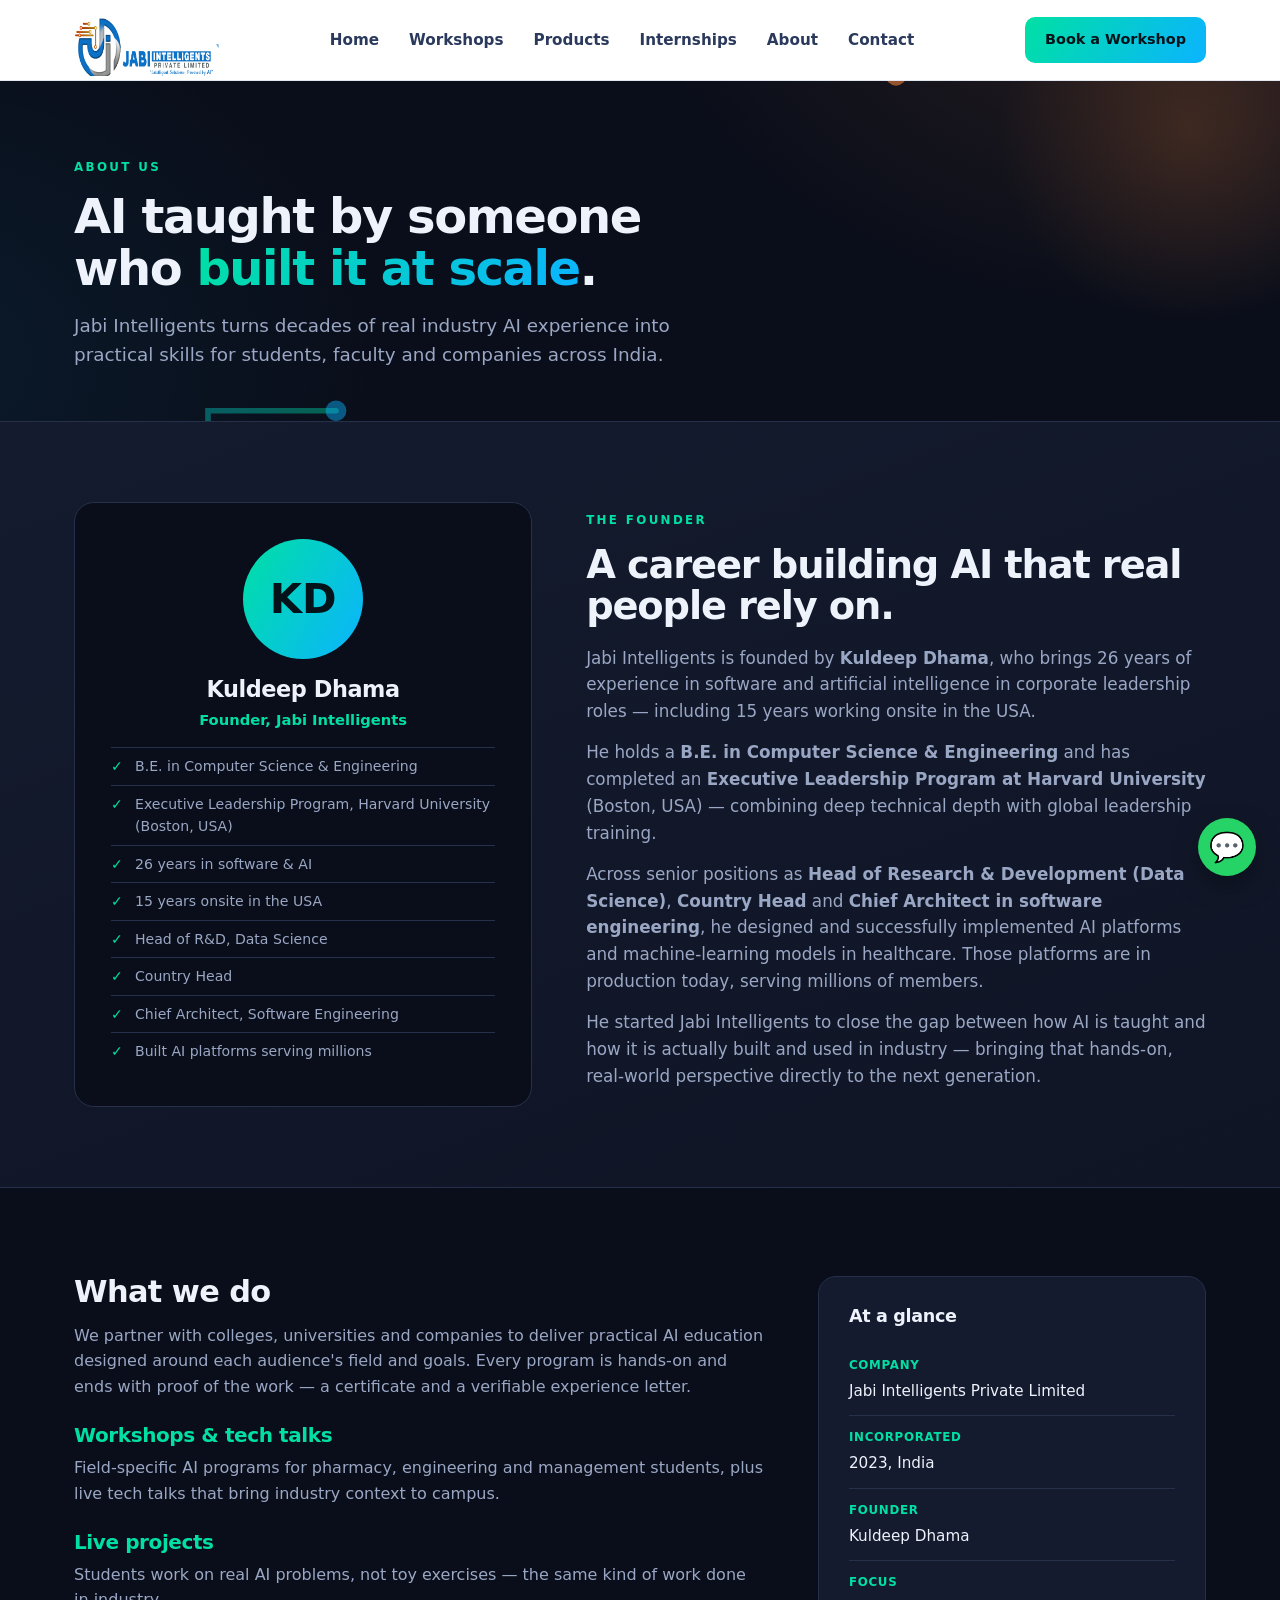
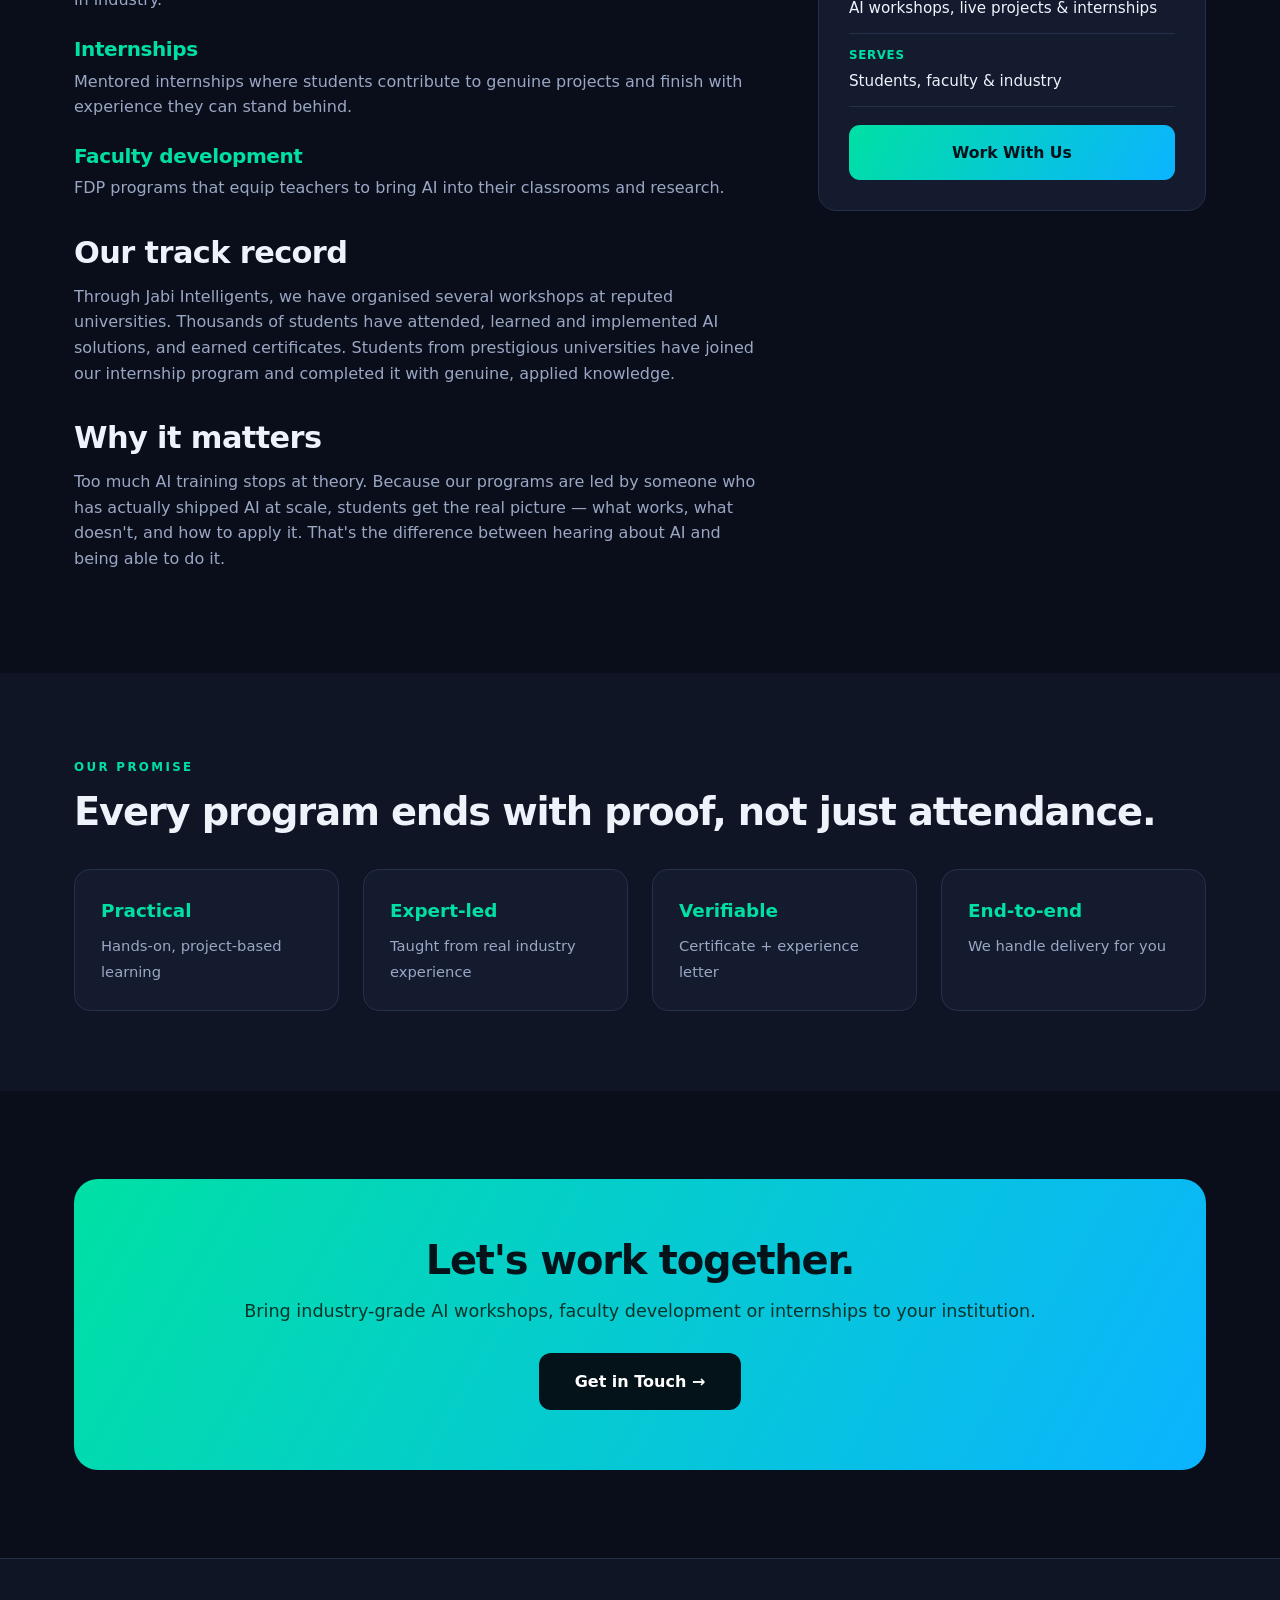
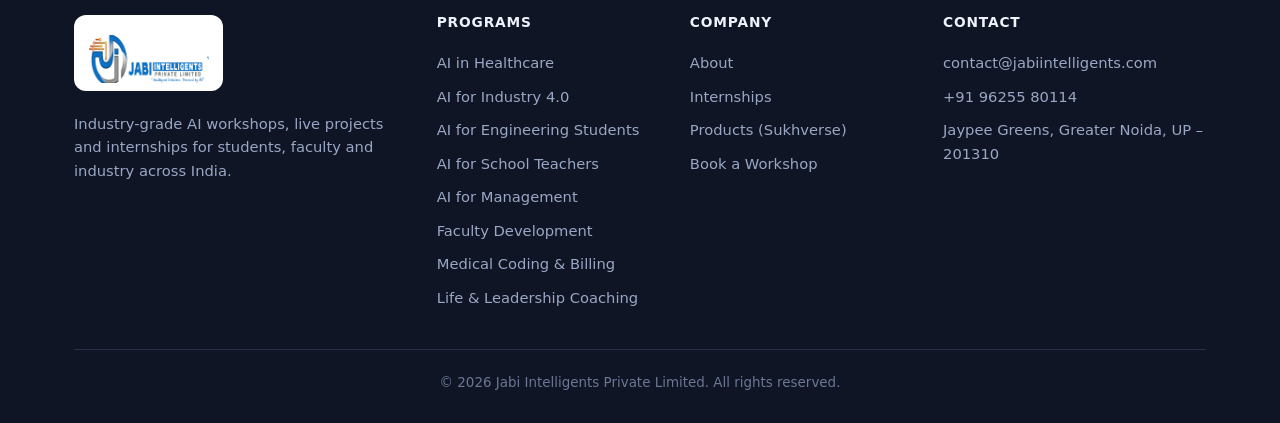
==== about.html @ 757ea363 "Update office address to Jaypee Greens, Greater Noida; add favicon to all pages" ====
<!DOCTYPE html>
<html lang="en">
<head>
<meta charset="UTF-8">
<meta name="viewport" content="width=device-width, initial-scale=1">
<title>About Jabi Intelligents | Founded by an AI Industry Veteran</title>
<meta name="description" content="Jabi Intelligents is founded by Kuldeep Dhama, with 26 years in software and AI leadership and 15 years onsite in the USA, having built healthcare AI platforms serving millions. We deliver hands-on AI workshops and internships across reputed universities.">
<meta name="author" content="Jabi Intelligents Private Limited">
<meta name="keywords" content="Jabi Intelligents, AI training company, Kuldeep Dhama, AI workshops India, about Jabi Intelligents">
<meta name="robots" content="index, follow">
<meta name="geo.region" content="IN-UP">
<meta name="geo.placename" content="Greater Noida">
<link rel="canonical" href="https://jabiintelligents.com/about.html">
<meta property="og:url" content="https://jabiintelligents.com/about.html">
<meta property="og:image" content="https://jabiintelligents.com/jabiLogo.png">
<meta property="og:site_name" content="Jabi Intelligents">
<meta name="twitter:card" content="summary_large_image">
<link rel="icon" type="image/png" href="jabiIcon.png">
<link rel="stylesheet" href="style.css">
</head>
<body>

<header>
  <div class="wrap">
    <nav>
      <a class="logo" href="index.html"><img class="nav-logo-img" src="jabiLogo.png" alt="Jabi Intelligents Private Limited"></a>
      <div class="navlinks">
        <a href="index.html">Home</a>
        <a href="programs.html">Workshops</a>
        <a href="index.html#products">Products</a>
        <a href="internship.html">Internships</a>
        <a href="about.html">About</a>
        <a href="contact.html">Contact</a>
      </div>
      <a class="nav-cta" href="contact.html">Book a Workshop</a>
      <button class="menu-btn" aria-label="Menu" onclick="this.closest('nav').querySelector('.navlinks').classList.toggle('open')">&#9776;</button>
    </nav>
  </div>
</header>

<section class="page-hero">
  <div class="wrap">
    <span class="eyebrow">About Us</span>
    <h1>AI taught by someone who <span class="grad-text">built it at scale</span>.</h1>
    <p>Jabi Intelligents turns decades of real industry AI experience into practical skills for students, faculty and companies across India.</p>
  </div>
</section>

<section class="founder" style="border-top:0">
  <div class="wrap">
    <div class="founder-card">
      <div class="founder-avatar">KD</div>
      <h3>Kuldeep Dhama</h3>
      <div class="role">Founder, Jabi Intelligents</div>
      <ul class="creds">
        <li>B.E. in Computer Science &amp; Engineering</li>
        <li>Executive Leadership Program, Harvard University (Boston, USA)</li>
        <li>26 years in software &amp; AI</li>
        <li>15 years onsite in the USA</li>
        <li>Head of R&amp;D, Data Science</li>
        <li>Country Head</li>
        <li>Chief Architect, Software Engineering</li>
        <li>Built AI platforms serving millions</li>
      </ul>
    </div>
    <div>
      <span class="eyebrow">The Founder</span>
      <h2>A career building AI that real people rely on.</h2>
      <p>Jabi Intelligents is founded by <strong>Kuldeep Dhama</strong>, who brings 26 years of experience in software and artificial intelligence in corporate leadership roles &mdash; including 15 years working onsite in the USA.</p>
      <p>He holds a <strong>B.E. in Computer Science &amp; Engineering</strong> and has completed an <strong>Executive Leadership Program at Harvard University</strong> (Boston, USA) &mdash; combining deep technical depth with global leadership training.</p>
      <p>Across senior positions as <strong>Head of Research &amp; Development (Data Science)</strong>, <strong>Country Head</strong> and <strong>Chief Architect in software engineering</strong>, he designed and successfully implemented AI platforms and machine-learning models in healthcare. Those platforms are in production today, serving millions of members.</p>
      <p>He started Jabi Intelligents to close the gap between how AI is taught and how it is actually built and used in industry &mdash; bringing that hands-on, real-world perspective directly to the next generation.</p>
    </div>
  </div>
</section>

<section class="block">
  <div class="wrap content-grid">
    <div class="prose">
      <h2>What we do</h2>
      <p>We partner with colleges, universities and companies to deliver practical AI education designed around each audience's field and goals. Every program is hands-on and ends with proof of the work &mdash; a certificate and a verifiable experience letter.</p>

      <h3>Workshops &amp; tech talks</h3>
      <p>Field-specific AI programs for pharmacy, engineering and management students, plus live tech talks that bring industry context to campus.</p>

      <h3>Live projects</h3>
      <p>Students work on real AI problems, not toy exercises &mdash; the same kind of work done in industry.</p>

      <h3>Internships</h3>
      <p>Mentored internships where students contribute to genuine projects and finish with experience they can stand behind.</p>

      <h3>Faculty development</h3>
      <p>FDP programs that equip teachers to bring AI into their classrooms and research.</p>

      <h2>Our track record</h2>
      <p>Through Jabi Intelligents, we have organised several workshops at reputed universities. Thousands of students have attended, learned and implemented AI solutions, and earned certificates. Students from prestigious universities have joined our internship program and completed it with genuine, applied knowledge.</p>

      <h2>Why it matters</h2>
      <p>Too much AI training stops at theory. Because our programs are led by someone who has actually shipped AI at scale, students get the real picture &mdash; what works, what doesn't, and how to apply it. That's the difference between hearing about AI and being able to do it.</p>
    </div>
    <aside class="sidebar">
      <h3>At a glance</h3>
      <div class="fact"><b>Company</b><span>Jabi Intelligents Private Limited</span></div>
      <div class="fact"><b>Incorporated</b><span>2023, India</span></div>
      <div class="fact"><b>Founder</b><span>Kuldeep Dhama</span></div>
      <div class="fact"><b>Focus</b><span>AI workshops, live projects &amp; internships</span></div>
      <div class="fact"><b>Serves</b><span>Students, faculty &amp; industry</span></div>
      <a class="btn btn-primary" href="contact.html">Work With Us</a>
    </aside>
  </div>
</section>

<section class="band">
  <div class="wrap">
    <span class="eyebrow">Our promise</span>
    <h2>Every program ends with proof, not just attendance.</h2>
    <div class="out-grid">
      <div class="o"><b>Practical</b><span>Hands-on, project-based learning</span></div>
      <div class="o"><b>Expert-led</b><span>Taught from real industry experience</span></div>
      <div class="o"><b>Verifiable</b><span>Certificate + experience letter</span></div>
      <div class="o"><b>End-to-end</b><span>We handle delivery for you</span></div>
    </div>
  </div>
</section>

<section class="block">
  <div class="wrap">
    <div class="cta">
      <h2>Let's work together.</h2>
      <p>Bring industry-grade AI workshops, faculty development or internships to your institution.</p>
      <a class="btn-dark" href="contact.html">Get in Touch &rarr;</a>
    </div>
  </div>
</section>

<footer>
  <div class="wrap">
    <div class="cols">
      <div>
        <img class="footer-logo-img" src="jabiLogo.png" alt="Jabi Intelligents">
        <p>Industry-grade AI workshops, live projects and internships for students, faculty and industry across India.</p>
      </div>
      <div>
        <h4>Programs</h4>
        <a href="pharmacy-ai.html">AI in Healthcare</a>
        <a href="engineering-ai.html">AI for Industry 4.0</a>
        <a href="engineering-students.html">AI for Engineering Students</a>
        <a href="school-teachers.html">AI for School Teachers</a>
        <a href="management-ai.html">AI for Management</a>
        <a href="faculty-development.html">Faculty Development</a>
        <a href="medical-coding.html">Medical Coding &amp; Billing</a>
        <a href="life-coaching.html">Life &amp; Leadership Coaching</a>
      </div>
      <div>
        <h4>Company</h4>
        <a href="about.html">About</a>
        <a href="internship.html">Internships</a>
        <a href="index.html#products">Products (Sukhverse)</a>
        <a href="contact.html">Book a Workshop</a>
      </div>
      <div>
        <h4>Contact</h4>
        <a href="mailto:contact@jabiintelligents.com">contact@jabiintelligents.com</a>
        <a href="tel:+919625580114">+91 96255 80114</a>
        <a>Jaypee Greens, Greater Noida, UP &ndash; 201310</a>
      </div>
    </div>
    <div class="copyright">&copy; 2026 Jabi Intelligents Private Limited. All rights reserved.</div>
  </div>
</footer>
<a class="wa" href="https://wa.me/919625580114" aria-label="WhatsApp">&#128172;</a>

</body>
</html>
---- style.css ----
:root{
  --bg:#0a0e1a; --bg-2:#0f1525; --surface:#141b2e; --surface-2:#1a2236;
  --line:#26304a; --ink:#eef2fb; --ink-soft:#9aa7c4; --ink-dim:#6b7794;
  --brand:#00e0a4; --brand-2:#0bb4ff; --accent:#ff5d5d; --violet:#8b6dff;
  --grad:linear-gradient(120deg,#00e0a4 0%,#0bb4ff 100%);
  --grad-violet:linear-gradient(120deg,#8b6dff 0%,#0bb4ff 100%);
}
*{box-sizing:border-box;margin:0;padding:0}
html{scroll-behavior:smooth}
body{font-family:'Segoe UI',system-ui,-apple-system,sans-serif;color:var(--ink);background:var(--bg);background-image:radial-gradient(900px 600px at 92% -5%,rgba(255,138,60,.12),transparent 60%),radial-gradient(800px 600px at -8% 40%,rgba(11,180,255,.08),transparent 60%),radial-gradient(700px 500px at 50% 110%,rgba(255,138,60,.06),transparent 60%);background-attachment:fixed;line-height:1.6;overflow-x:hidden}
h1,h2,h3,h4{font-family:'Segoe UI',system-ui,sans-serif;line-height:1.08;letter-spacing:-.02em;font-weight:800}
a{color:inherit;text-decoration:none}
img{max-width:100%}
.wrap{max-width:1180px;margin:0 auto;padding:0 24px}
.eyebrow{display:inline-block;font-size:.74rem;letter-spacing:.2em;text-transform:uppercase;font-weight:700;color:var(--brand);margin-bottom:14px}
.grad-text{background:var(--grad);-webkit-background-clip:text;background-clip:text;-webkit-text-fill-color:transparent}

/* Nav */
header{position:sticky;top:0;z-index:50;background:#fff;border-bottom:1px solid #e3e7f0}
nav{display:flex;align-items:center;justify-content:space-between;height:80px}
.logo{font-size:1.3rem;font-weight:800;letter-spacing:-.02em}
.logo span{color:var(--brand)}
.navlinks{display:flex;gap:30px;font-size:.95rem;font-weight:700;color:#2b3a5c}
.navlinks a:hover{color:#0bb4ff}
.nav-cta{background:var(--grad);color:#04121a !important;padding:11px 20px;border-radius:10px;font-size:.9rem;font-weight:800}
.nav-cta:hover{opacity:.9}
.menu-btn{display:none;font-size:1.5rem;background:none;border:0;cursor:pointer;color:#1c2840}

/* Buttons */
.btn{padding:15px 30px;border-radius:11px;font-weight:800;font-size:.98rem;cursor:pointer;border:0;display:inline-block;transition:.18s}
.btn-primary{background:var(--grad);color:#04121a !important}
.btn-primary:hover{transform:translateY(-2px);box-shadow:0 12px 30px -10px rgba(0,224,164,.5)}
.btn-ghost{background:transparent;color:var(--ink) !important;border:1.5px solid var(--line)}
.btn-ghost:hover{border-color:var(--brand);color:var(--brand) !important}

/* Hero */
.hero{position:relative;padding:96px 0 80px;overflow:hidden;background:url('bg-circuit.svg') center/cover no-repeat}
.hero:before{content:"";position:absolute;top:-200px;right:-160px;width:560px;height:560px;background:radial-gradient(circle,rgba(255,138,60,.20),transparent 65%);pointer-events:none}
.hero:after{content:"";position:absolute;bottom:-220px;left:-160px;width:520px;height:520px;background:radial-gradient(circle,rgba(0,224,164,.18),transparent 65%);pointer-events:none}
.hero-grid{position:relative;display:grid;grid-template-columns:1.2fr .8fr;gap:54px;align-items:center}
.hero h1{font-size:3.6rem;margin:0 0 22px;letter-spacing:-.03em}
.hero p.lead{font-size:1.2rem;color:var(--ink-soft);max-width:40ch}
.hero-cta{display:flex;gap:16px;margin-top:34px;flex-wrap:wrap}
.hero-panel{background:linear-gradient(160deg,var(--surface),var(--bg-2));border:1px solid var(--line);border-radius:20px;padding:8px}
.hero-panel-inner{background:var(--bg-2);border-radius:14px;padding:28px}
.hero-panel h3{font-size:.8rem;letter-spacing:.12em;text-transform:uppercase;color:var(--ink-dim);margin-bottom:18px}
.mini-stat{display:flex;align-items:baseline;gap:12px;padding:14px 0;border-bottom:1px solid var(--line)}
.mini-stat:last-child{border:0}
.mini-stat b{font-size:1.9rem;font-weight:800;min-width:90px}
.mini-stat span{font-size:.9rem;color:var(--ink-soft)}

/* Marquee trust */
.logos{border-top:1px solid var(--line);border-bottom:1px solid var(--line);background:var(--bg-2)}
.logos .wrap{display:flex;gap:14px 40px;align-items:center;justify-content:center;padding:22px 24px;flex-wrap:wrap;color:var(--ink-dim);font-weight:700;font-size:.92rem}
.logos .wrap b{color:var(--ink-soft)}

/* Stats band */
.stats{padding:64px 0;background:var(--bg-2)}
.stats-grid{display:grid;grid-template-columns:repeat(4,1fr);gap:24px;text-align:center}
.stat-card{background:var(--surface);border:1px solid var(--line);border-radius:16px;padding:30px 18px}
.stat-card b{display:block;font-size:2.6rem;font-weight:800;letter-spacing:-.03em;margin-bottom:6px}
.stat-card span{font-size:.92rem;color:var(--ink-soft)}

/* Sections */
section.block{padding:88px 0}
.sec-head{max-width:62ch;margin-bottom:48px}
.sec-head h2{font-size:2.5rem;margin:0 0 14px;letter-spacing:-.03em}
.sec-head p{color:var(--ink-soft);font-size:1.05rem}

/* Program cards */
.programs{display:grid;grid-template-columns:repeat(3,1fr);gap:22px}
.pcard{background:var(--surface);border:1px solid var(--line);border-radius:18px;padding:30px;transition:.2s;display:flex;flex-direction:column;position:relative;overflow:hidden}
.pcard:hover{transform:translateY(-6px);border-color:var(--brand);box-shadow:0 24px 50px -28px rgba(0,224,164,.4)}
.pcard .ic{width:46px;height:46px;border-radius:12px;background:var(--grad);display:flex;align-items:center;justify-content:center;font-size:1.4rem;margin-bottom:18px}
.pcard .tag{font-size:.72rem;font-weight:700;letter-spacing:.06em;color:var(--brand);text-transform:uppercase}
.pcard h3{font-size:1.32rem;margin:8px 0 10px}
.pcard p{font-size:.94rem;color:var(--ink-soft);margin-bottom:16px}
.pcard ul{list-style:none;font-size:.88rem;color:var(--ink-soft);margin-bottom:auto}
.pcard li{padding:5px 0 5px 24px;position:relative}
.pcard li:before{content:"\2192";position:absolute;left:0;color:var(--brand);font-weight:700}
.pcard a.more{margin-top:18px;font-weight:800;font-size:.9rem;color:var(--brand)}
.pcard a.more:hover{color:var(--brand-2)}

/* Founder */
.founder{background:linear-gradient(160deg,var(--surface) 0%,var(--bg-2) 100%);border-top:1px solid var(--line);border-bottom:1px solid var(--line)}
.founder .wrap{display:grid;grid-template-columns:.85fr 1.15fr;gap:54px;align-items:center;padding:80px 24px}
.founder-card{background:var(--bg);border:1px solid var(--line);border-radius:20px;padding:36px;text-align:center}
.founder-avatar{width:120px;height:120px;border-radius:50%;margin:0 auto 18px;background:var(--grad);display:flex;align-items:center;justify-content:center;font-size:2.6rem;font-weight:800;color:#04121a}
.founder-card h3{font-size:1.4rem}
.founder-card .role{color:var(--brand);font-weight:700;font-size:.92rem;margin:6px 0 16px}
.founder-card .creds{text-align:left;font-size:.88rem;color:var(--ink-soft);list-style:none}
.founder-card .creds li{padding:7px 0 7px 24px;position:relative;border-top:1px solid var(--line)}
.founder-card .creds li:before{content:"\2713";position:absolute;left:0;color:var(--brand);font-weight:700}
.founder h2{font-size:2.4rem;margin-bottom:18px;letter-spacing:-.03em}
.founder p{color:var(--ink-soft);margin-bottom:14px;font-size:1.05rem}

/* Outcomes */
.band{background:var(--bg-2)}
.band .wrap{padding:80px 24px}
.band h2{font-size:2.4rem;margin-bottom:14px;letter-spacing:-.03em}
.out-grid{display:grid;grid-template-columns:repeat(4,1fr);gap:24px;margin-top:36px}
.out-grid .o{background:var(--surface);border:1px solid var(--line);border-radius:16px;padding:26px}
.out-grid .o b{display:block;font-size:1.15rem;margin-bottom:8px;color:var(--brand)}
.out-grid .o span{font-size:.92rem;color:var(--ink-soft)}

/* CTA */
.cta{background:var(--grad);border-radius:24px;padding:60px;text-align:center;position:relative;overflow:hidden}
.cta h2{font-size:2.5rem;color:#04121a;margin-bottom:14px;letter-spacing:-.03em}
.cta p{color:#06342a;font-size:1.1rem;margin-bottom:28px;font-weight:500}
.cta .btn-dark{background:#04121a;color:#fff !important;padding:16px 36px;border-radius:12px;font-weight:800;display:inline-block}
.cta .btn-dark:hover{transform:translateY(-2px)}

/* Page hero (interior) */
.page-hero{position:relative;padding:72px 0 52px;overflow:hidden;border-bottom:1px solid var(--line);background:url('bg-circuit.svg') center/cover no-repeat}
.page-hero:before{content:"";position:absolute;top:-160px;right:-120px;width:420px;height:420px;background:radial-gradient(circle,rgba(255,138,60,.16),transparent 65%)}
.page-hero h1{font-size:3rem;margin:0 0 16px;max-width:20ch;letter-spacing:-.03em}
.page-hero p{font-size:1.15rem;color:var(--ink-soft);max-width:58ch}

/* Content (program/about) */
.content-grid{display:grid;grid-template-columns:1.6fr .9fr;gap:54px;align-items:start}
.prose h2{font-size:1.9rem;margin:36px 0 14px;letter-spacing:-.02em}
.prose h2:first-child{margin-top:0}
.prose h3{font-size:1.25rem;margin:26px 0 8px;color:var(--brand)}
.prose p{margin-bottom:14px;color:var(--ink-soft)}
.prose ul{margin:0 0 18px 0;list-style:none}
.prose li{padding:7px 0 7px 28px;position:relative;color:var(--ink-soft)}
.prose li:before{content:"\2192";position:absolute;left:0;color:var(--brand);font-weight:700}
.sidebar{background:var(--surface);border:1px solid var(--line);border-radius:18px;padding:30px;position:sticky;top:96px}
.sidebar h3{font-size:1.1rem;margin-bottom:18px}
.sidebar .fact{padding:12px 0;border-bottom:1px solid var(--line)}
.sidebar .fact b{display:block;font-size:.74rem;text-transform:uppercase;letter-spacing:.06em;color:var(--brand);margin-bottom:3px}
.sidebar .fact span{font-size:.95rem;color:var(--ink)}
.sidebar .btn{margin-top:18px;width:100%;text-align:center}

/* Forms */
.leadform{background:var(--surface);border:1px solid var(--line);border-radius:22px;padding:48px;display:grid;grid-template-columns:1fr 1fr;gap:40px;align-items:center}
.leadform h2{font-size:2.2rem;margin-bottom:12px;letter-spacing:-.03em}
.leadform p{color:var(--ink-soft);font-size:1rem}
form{display:grid;gap:14px}
input,select,textarea{padding:14px 16px;border:1.5px solid var(--line);border-radius:11px;font-size:.95rem;font-family:inherit;background:var(--bg-2);color:var(--ink);width:100%}
input::placeholder,textarea::placeholder{color:var(--ink-dim)}
input:focus,select:focus,textarea:focus{outline:2px solid var(--brand);border-color:var(--brand)}

/* Contact */
.contact-grid{display:grid;grid-template-columns:1fr 1fr;gap:48px;align-items:start}
.contact-info .item{padding:18px 0;border-bottom:1px solid var(--line)}
.contact-info .item b{display:block;font-size:.74rem;text-transform:uppercase;letter-spacing:.06em;color:var(--brand);margin-bottom:4px}
.contact-info .item span,.contact-info .item a{color:var(--ink-soft)}
.contact-info .item a:hover{color:var(--brand)}

/* Footer */
footer{background:var(--bg-2);color:var(--ink-soft);padding:56px 0 30px;font-size:.92rem;border-top:1px solid var(--line)}
footer .cols{display:grid;grid-template-columns:1.5fr 1fr 1fr 1.2fr;gap:34px;margin-bottom:34px}
footer h4{color:var(--ink);font-size:.86rem;letter-spacing:.06em;text-transform:uppercase;margin-bottom:16px}
footer a{display:block;padding:5px 0}
footer a:hover{color:var(--brand)}
.copyright{border-top:1px solid var(--line);padding-top:22px;font-size:.84rem;text-align:center;color:var(--ink-dim)}

.wa{position:fixed;bottom:24px;right:24px;background:#25d366;color:#fff !important;width:58px;height:58px;border-radius:50%;display:flex;align-items:center;justify-content:center;font-size:1.8rem;box-shadow:0 10px 30px -8px rgba(0,0,0,.6);z-index:60}

@media(max-width:900px){
  .hero-grid,.programs,.out-grid,.stats-grid,.leadform,.content-grid,.contact-grid,.founder .wrap,footer .cols{grid-template-columns:1fr}
  .menu-btn{display:block}
  .nav-cta{display:none}
  nav{height:64px}
  /* Mobile dropdown nav */
  .navlinks{
    display:none;position:absolute;top:64px;left:0;right:0;
    flex-direction:column;gap:0;background:#fff;
    border-bottom:1px solid var(--line);padding:8px 0;z-index:60;
  }
  .navlinks.open{display:flex}
  .navlinks a{padding:14px 24px;border-bottom:1px solid #e8ecf4;font-size:1rem}
  .navlinks a:last-child{border-bottom:0}
  .hero{padding:56px 0 48px}
  .hero h1{font-size:2.1rem}
  .hero p.lead{font-size:1.05rem}
  .stats-grid,.out-grid{grid-template-columns:1fr 1fr}
  .sidebar{position:static}
  .cta{padding:40px 24px}
  .cta h2{font-size:1.8rem}
  .founder .wrap{padding:54px 24px}
  .sec-head h2{font-size:1.9rem}
  .page-hero h1{font-size:2.1rem}
  section.block{padding:56px 0}
  .product-card h3{font-size:1.7rem}
  .pc-visual .bigmark{font-size:3.2rem}
}
@media(max-width:560px){
  .wrap{padding:0 16px}
  .hero h1{font-size:1.75rem}
  .stats-grid,.out-grid{grid-template-columns:1fr}
  .btn{font-size:.92rem}
  .hero-cta{gap:10px}
  .hero-cta .btn{flex:1;text-align:center;padding:13px 14px}
  .sec-head h2,.band h2,.founder h2{font-size:1.5rem}
  .mini-stat b{font-size:1.5rem;min-width:72px}
  .leadform,.founder-card{padding:24px}
  .navlinks{top:60px}
  nav{height:60px}
}

/* Real logo: full logo image (nav + footer same) */
.logo{display:flex;align-items:center}
.nav-logo-img{height:72px;width:auto;object-fit:contain;display:block}
.footer-logo-img{height:76px;width:auto;background:#fff;padding:8px 14px;border-radius:12px;margin-bottom:14px}
@media(max-width:900px){.nav-logo-img{height:56px}}
@media(max-width:560px){.nav-logo-img{height:48px}}

/* Products section */
.products{padding:88px 0}
.product-card{background:linear-gradient(135deg,var(--surface),var(--bg-2));border:1px solid var(--line);border-radius:22px;padding:0;overflow:hidden;display:grid;grid-template-columns:1fr 1fr;gap:0;position:relative}
.product-card .pc-body{padding:48px}
.product-badge{display:inline-block;background:var(--grad-violet);color:#0b0420;font-weight:800;font-size:.72rem;letter-spacing:.1em;text-transform:uppercase;padding:6px 14px;border-radius:999px;margin-bottom:16px}
.product-card h3{font-size:2.1rem;margin-bottom:6px;letter-spacing:-.03em}
.product-card .tagline{color:var(--violet);font-weight:700;margin-bottom:18px}
.product-card p{color:var(--ink-soft);margin-bottom:18px}
.product-feats{display:grid;gap:12px;margin-bottom:8px}
.product-feats .pf{display:flex;gap:12px;align-items:flex-start}
.product-feats .pf .pfic{width:38px;height:38px;border-radius:10px;background:var(--grad-violet);display:flex;align-items:center;justify-content:center;font-size:1.1rem;flex-shrink:0}
.product-feats .pf b{display:block;font-size:.98rem}
.product-feats .pf span{font-size:.88rem;color:var(--ink-soft)}
.pc-visual{background:radial-gradient(circle at 50% 40%,rgba(139,109,255,.28),transparent 70%),linear-gradient(135deg,#1a1538,#0f1525);display:flex;flex-direction:column;align-items:center;justify-content:center;padding:48px;text-align:center}
.pc-visual .bigmark{font-size:4.6rem;font-weight:800;background:var(--grad-violet);-webkit-background-clip:text;background-clip:text;-webkit-text-fill-color:transparent;letter-spacing:-.04em;line-height:1}
.pc-visual .dedication{margin-top:22px;font-size:.86rem;color:var(--ink-soft);font-style:italic;max-width:30ch;border-top:1px solid var(--line);padding-top:18px}
@media(max-width:900px){.product-card{grid-template-columns:1fr}.product-card .pc-body{padding:32px}.pc-visual{padding:40px}}
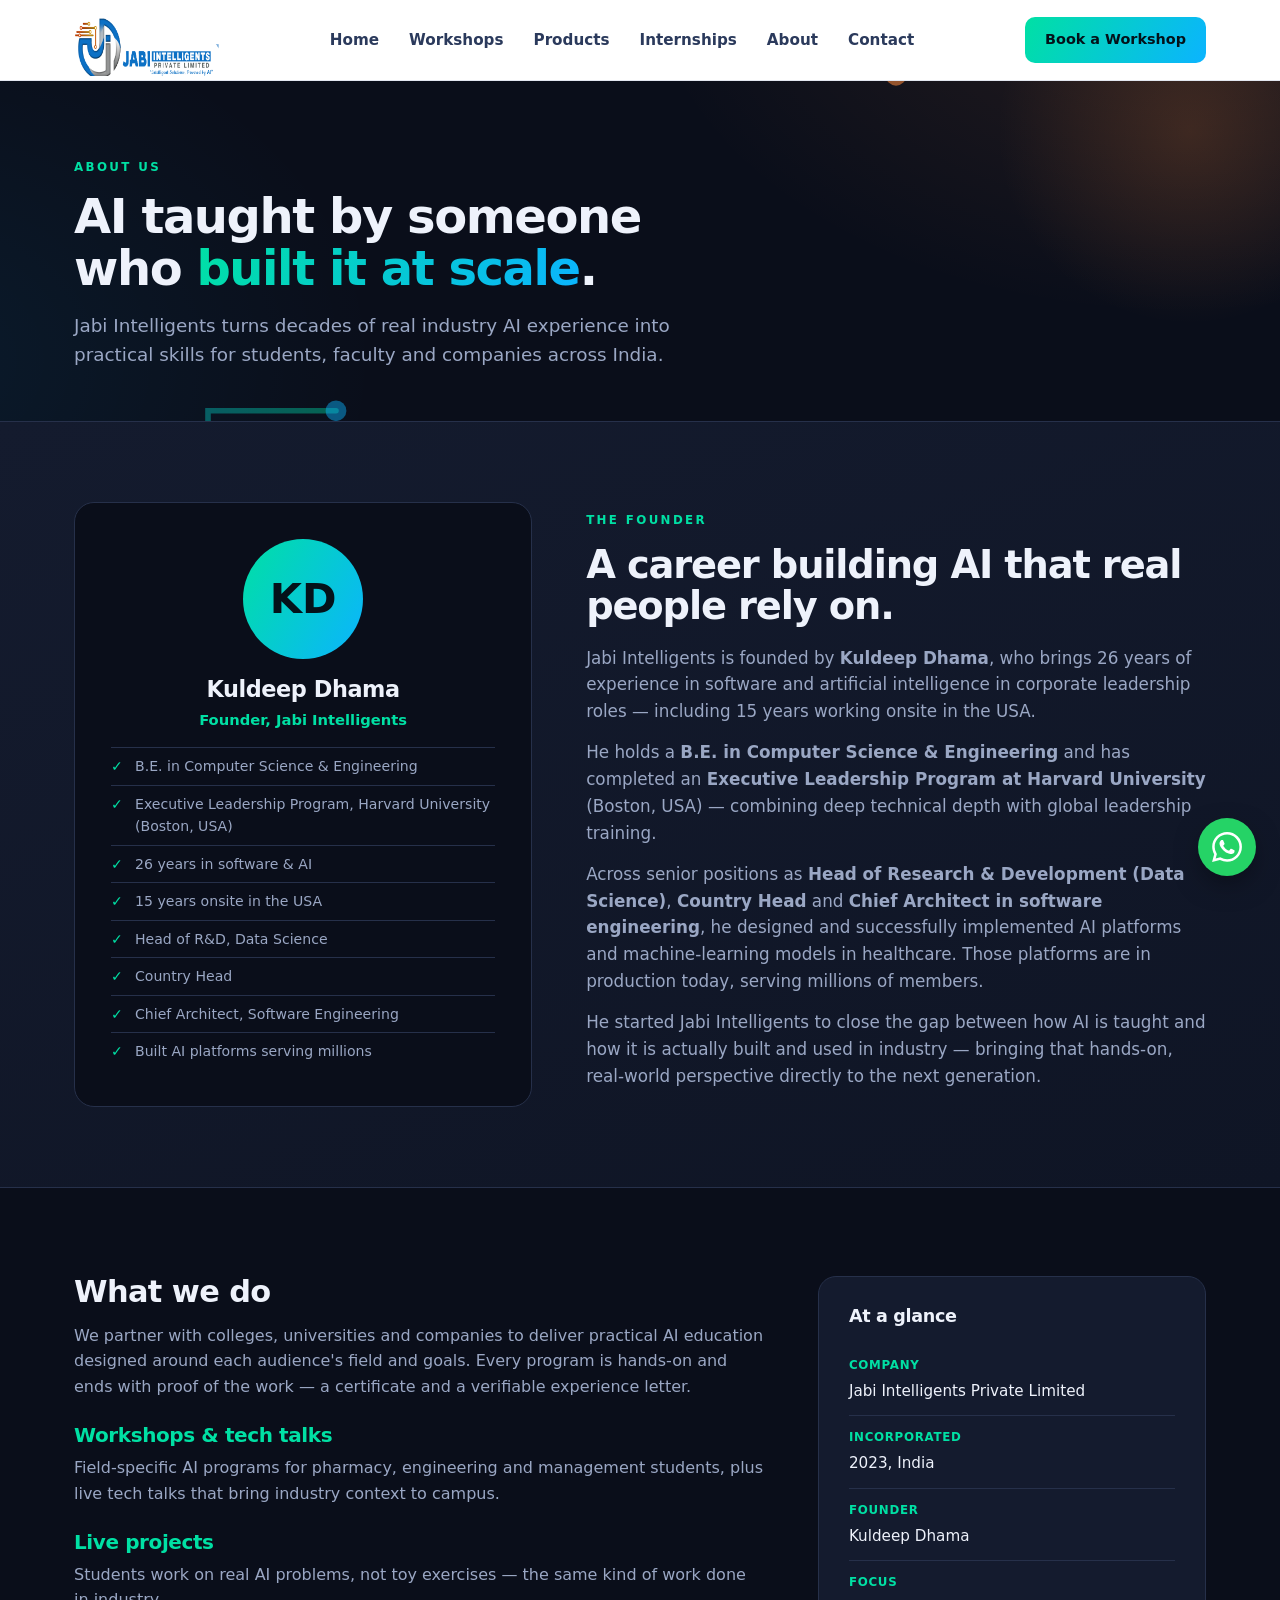
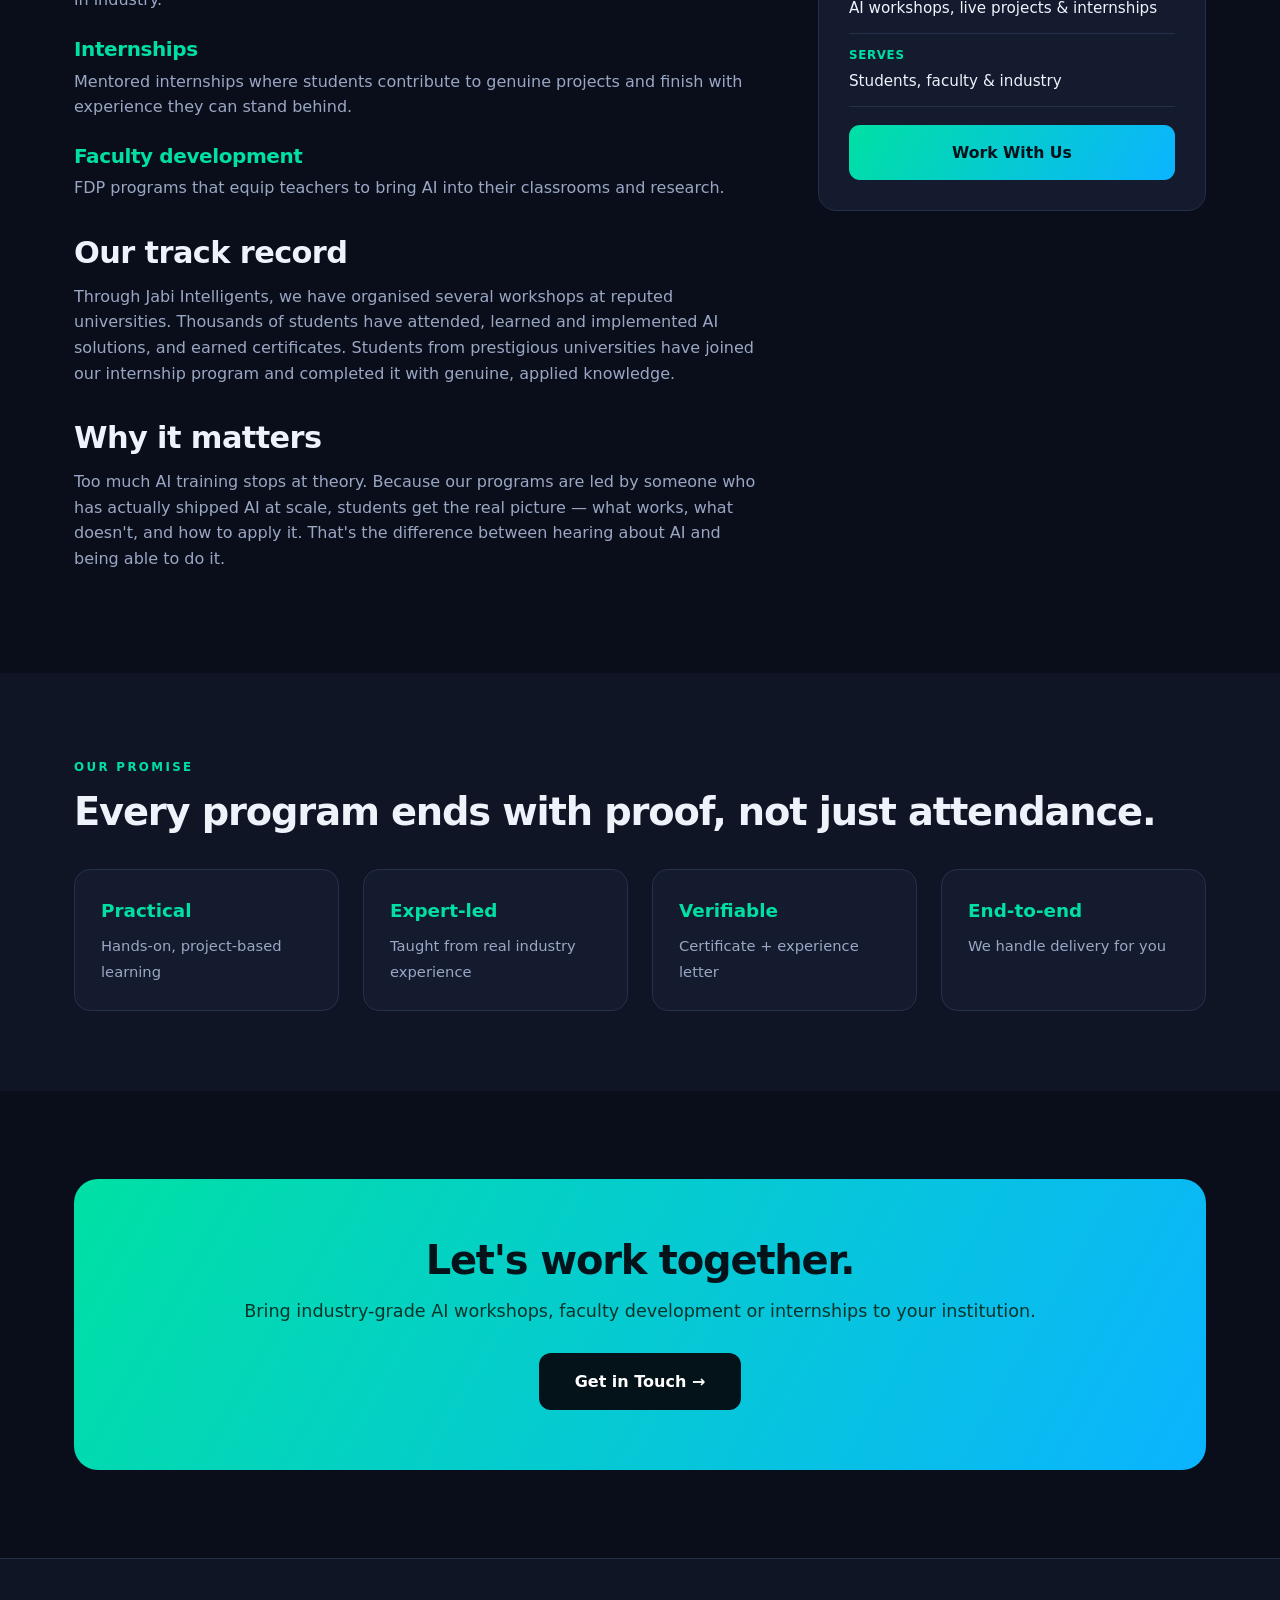
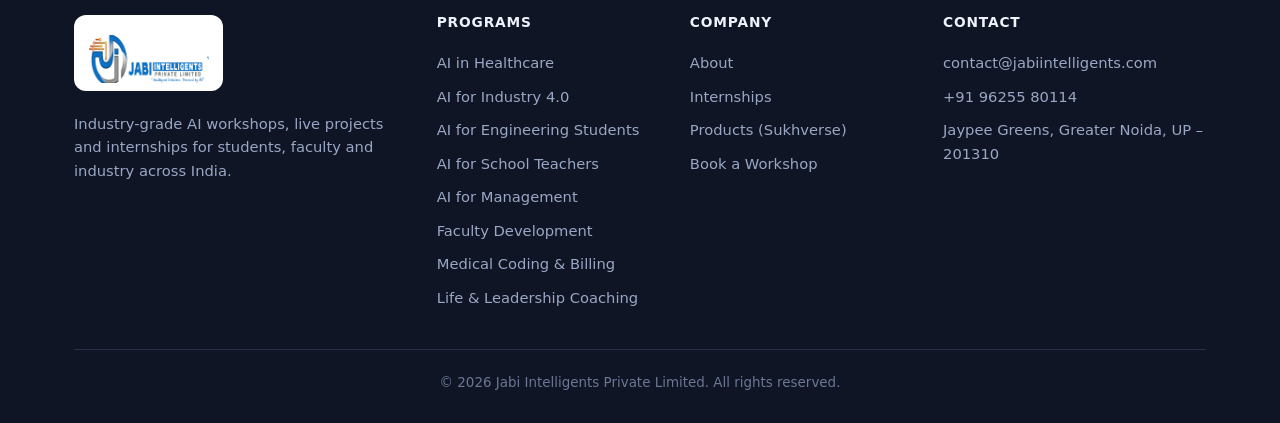
==== commit 5dc01646: "Replace emoji with real WhatsApp logo in floating button" ====
--- a/about.html
+++ b/about.html
@@ -168,7 +168,7 @@
     <div class="copyright">&copy; 2026 Jabi Intelligents Private Limited. All rights reserved.</div>
   </div>
 </footer>
-<a class="wa" href="https://wa.me/919625580114" aria-label="WhatsApp">&#128172;</a>
+<a class="wa" href="https://wa.me/919625580114" aria-label="WhatsApp"><svg viewBox="0 0 24 24" width="30" height="30" fill="#fff" aria-hidden="true"><path d="M17.472 14.382c-.297-.149-1.758-.867-2.03-.967-.273-.099-.471-.148-.67.15-.197.297-.767.966-.94 1.164-.173.199-.347.223-.644.075-.297-.15-1.255-.463-2.39-1.475-.883-.788-1.48-1.761-1.653-2.059-.173-.297-.018-.458.13-.606.134-.133.298-.347.446-.52.149-.174.198-.298.298-.497.099-.198.05-.371-.025-.52-.075-.149-.669-1.612-.916-2.207-.242-.579-.487-.5-.669-.51-.173-.008-.371-.01-.57-.01-.198 0-.52.074-.792.372-.272.297-1.04 1.016-1.04 2.479 0 1.462 1.065 2.875 1.213 3.074.149.198 2.096 3.2 5.077 4.487.709.306 1.262.489 1.694.625.712.227 1.36.195 1.871.118.571-.085 1.758-.719 2.006-1.413.248-.694.248-1.289.173-1.413-.074-.124-.272-.198-.57-.347m-5.421 7.403h-.004a9.87 9.87 0 01-5.031-1.378l-.361-.214-3.741.982.998-3.648-.235-.374a9.86 9.86 0 01-1.51-5.26c.001-5.45 4.436-9.884 9.888-9.884 2.64 0 5.122 1.03 6.988 2.898a9.825 9.825 0 012.893 6.994c-.003 5.45-4.437 9.884-9.885 9.884m8.413-18.297A11.815 11.815 0 0012.05 0C5.495 0 .16 5.335.157 11.892c0 2.096.547 4.142 1.588 5.945L.057 24l6.305-1.654a11.882 11.882 0 005.683 1.448h.005c6.554 0 11.89-5.335 11.893-11.893a11.821 11.821 0 00-3.48-8.413Z"/></svg></a>
 
 </body>
 </html>
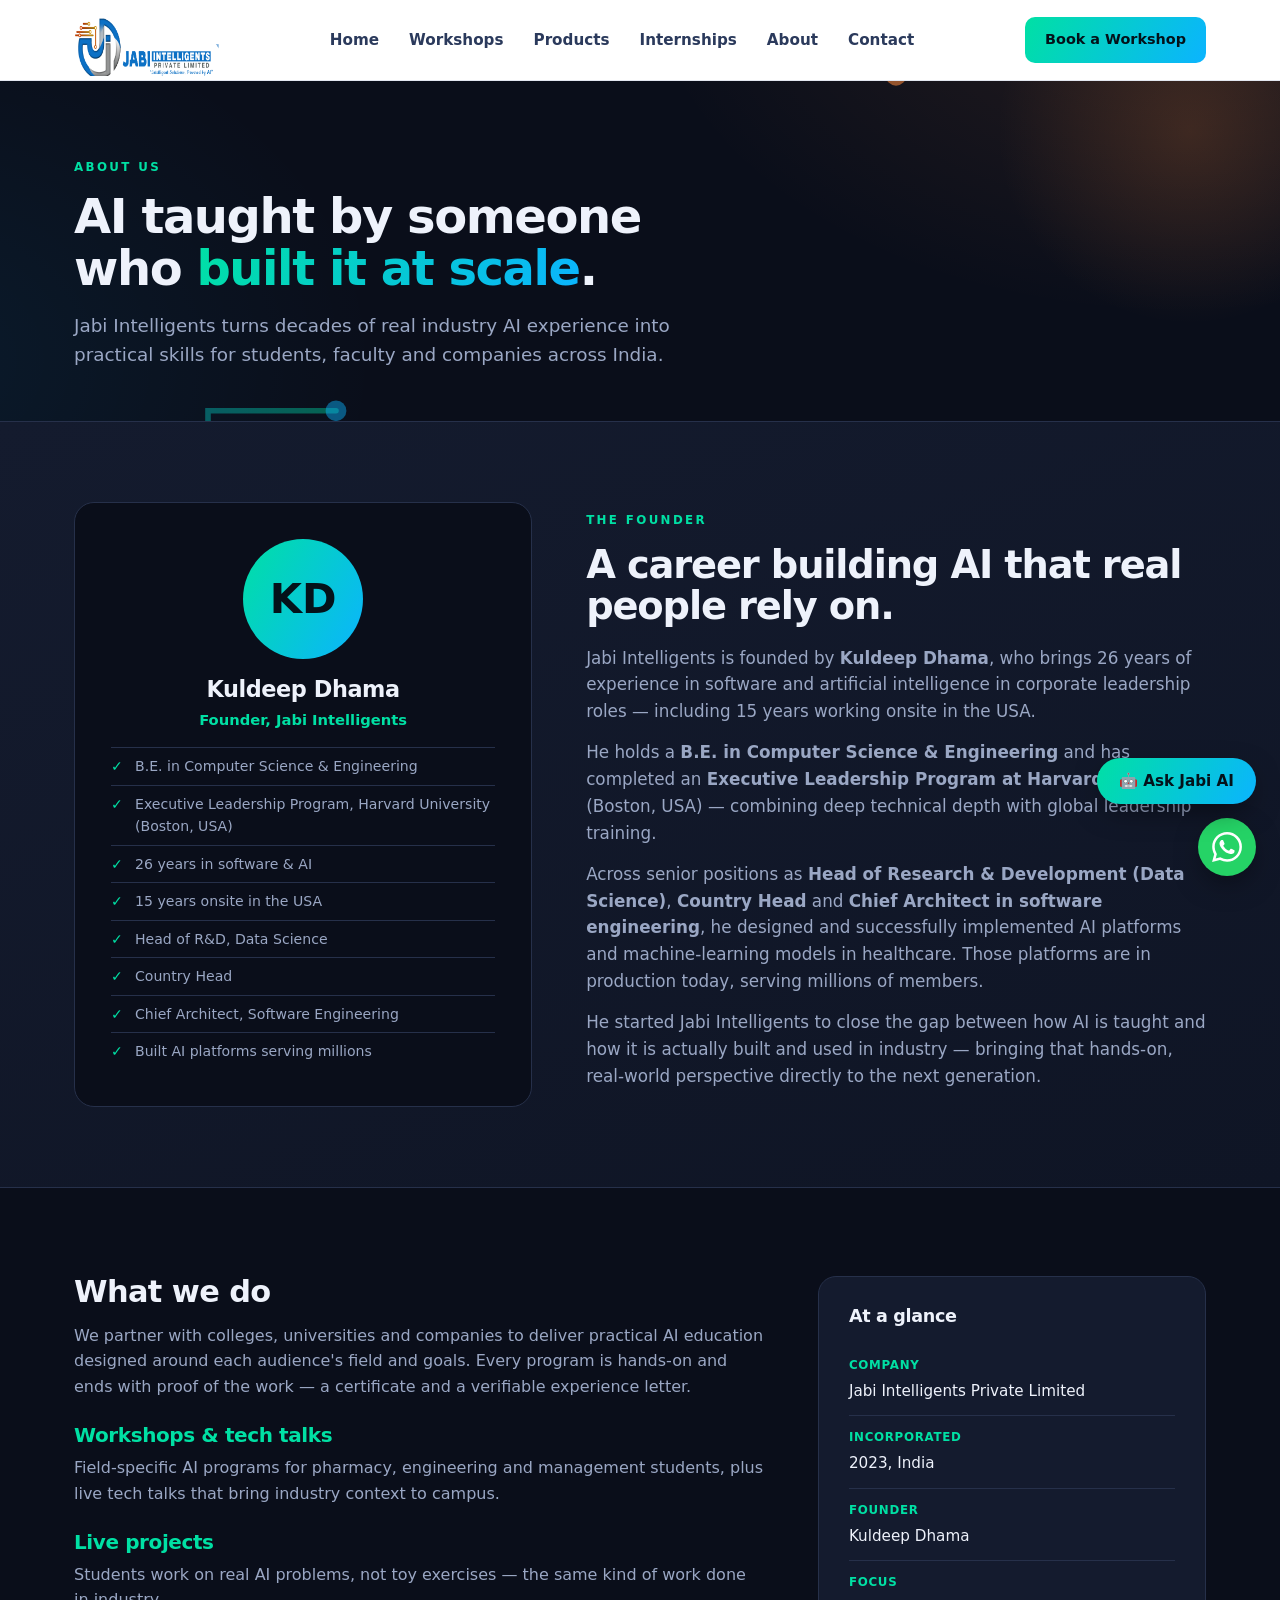
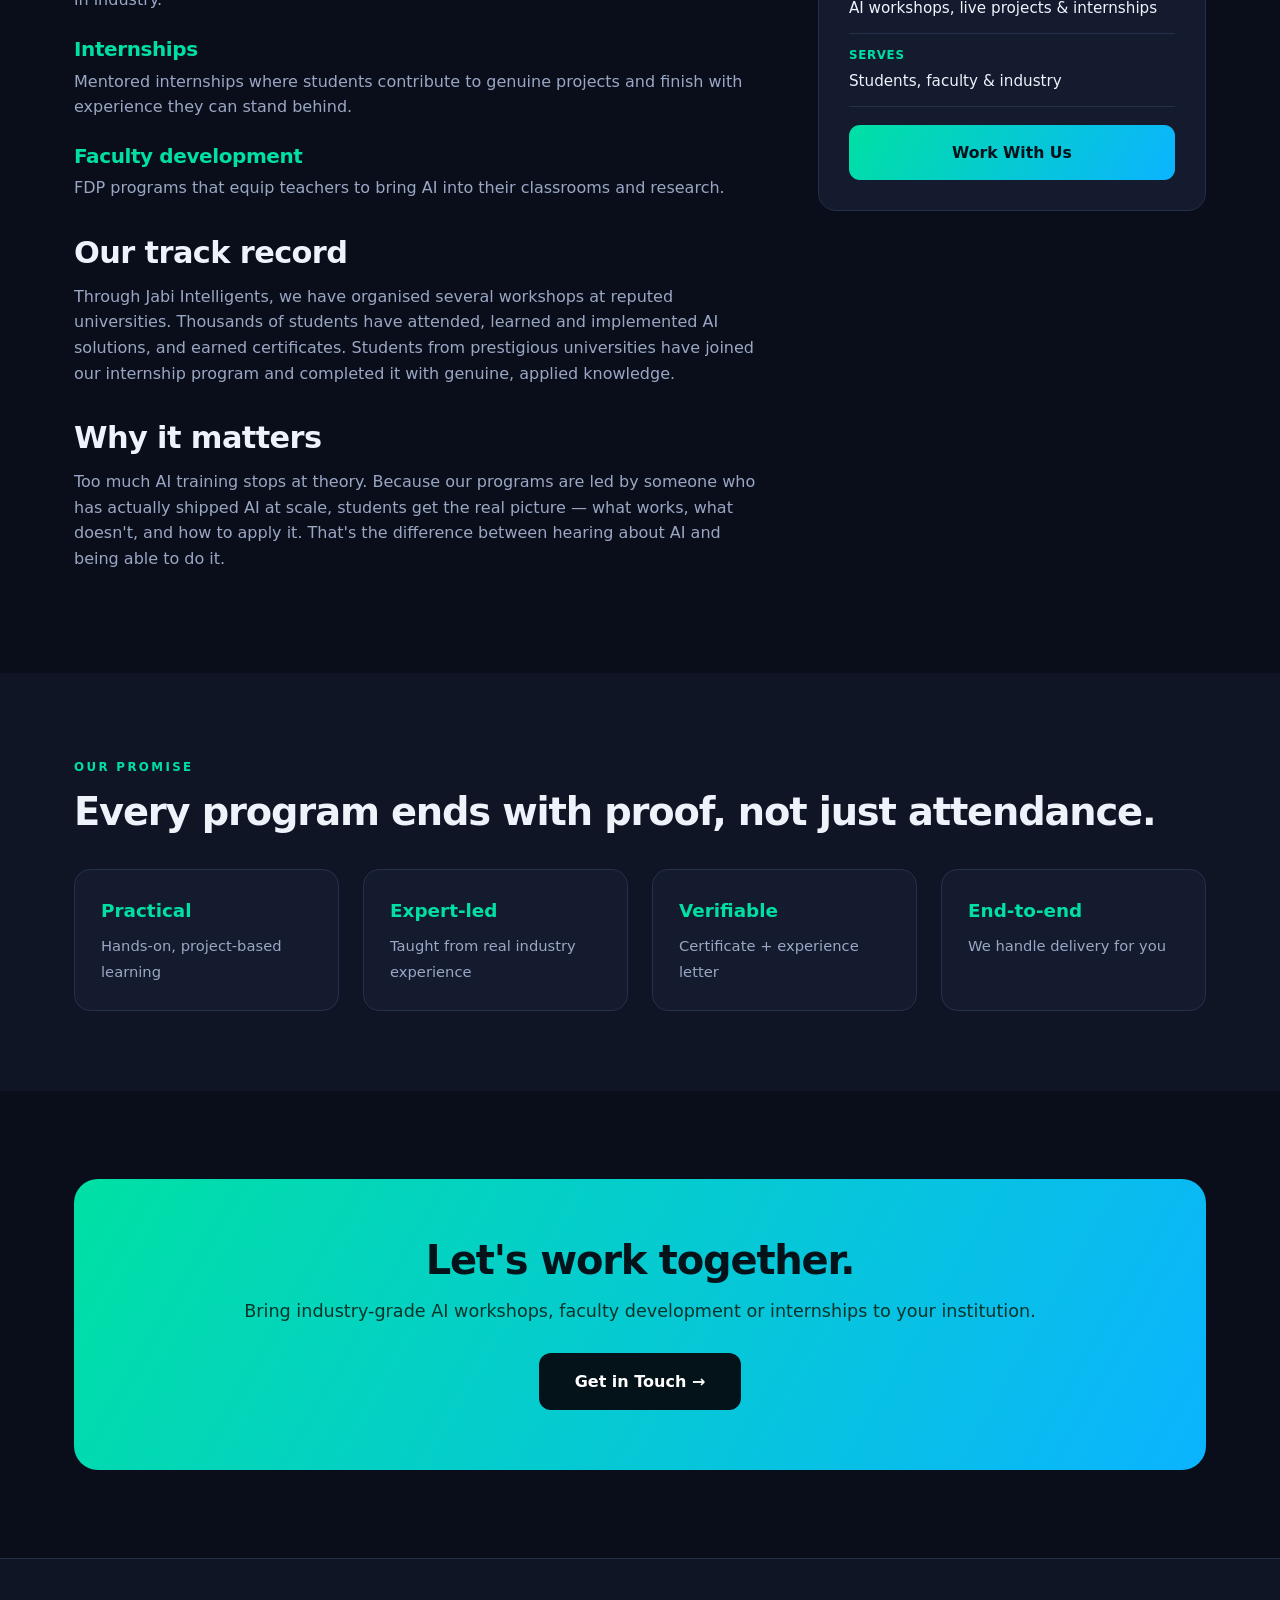
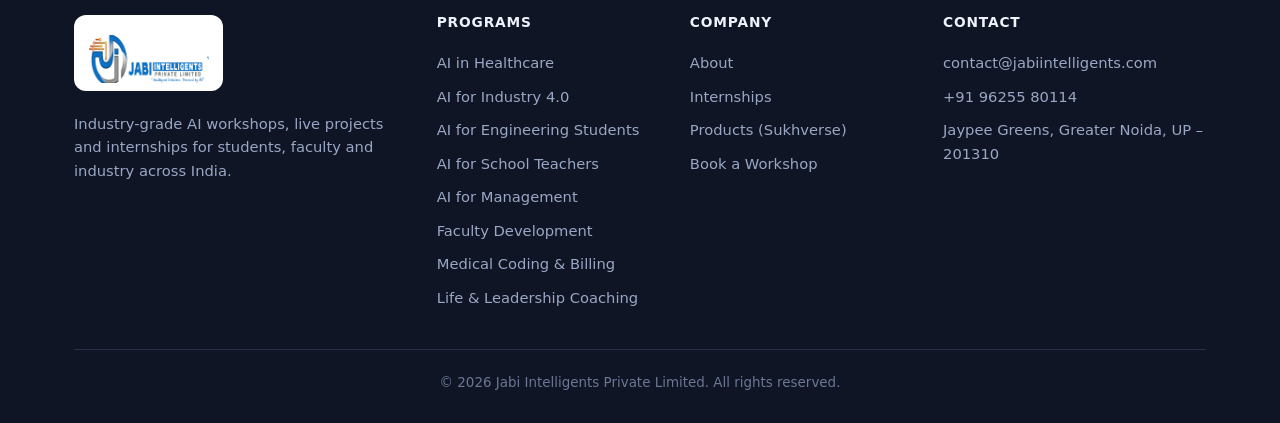
==== commit 59abdde5: "Reliable scroll-to-reply-start; cache-bust chat.js" ====
--- a/about.html
+++ b/about.html
@@ -170,5 +170,6 @@
 </footer>
 <a class="wa" href="https://wa.me/919625580114" aria-label="WhatsApp"><svg viewBox="0 0 24 24" width="30" height="30" fill="#fff" aria-hidden="true"><path d="M17.472 14.382c-.297-.149-1.758-.867-2.03-.967-.273-.099-.471-.148-.67.15-.197.297-.767.966-.94 1.164-.173.199-.347.223-.644.075-.297-.15-1.255-.463-2.39-1.475-.883-.788-1.48-1.761-1.653-2.059-.173-.297-.018-.458.13-.606.134-.133.298-.347.446-.52.149-.174.198-.298.298-.497.099-.198.05-.371-.025-.52-.075-.149-.669-1.612-.916-2.207-.242-.579-.487-.5-.669-.51-.173-.008-.371-.01-.57-.01-.198 0-.52.074-.792.372-.272.297-1.04 1.016-1.04 2.479 0 1.462 1.065 2.875 1.213 3.074.149.198 2.096 3.2 5.077 4.487.709.306 1.262.489 1.694.625.712.227 1.36.195 1.871.118.571-.085 1.758-.719 2.006-1.413.248-.694.248-1.289.173-1.413-.074-.124-.272-.198-.57-.347m-5.421 7.403h-.004a9.87 9.87 0 01-5.031-1.378l-.361-.214-3.741.982.998-3.648-.235-.374a9.86 9.86 0 01-1.51-5.26c.001-5.45 4.436-9.884 9.888-9.884 2.64 0 5.122 1.03 6.988 2.898a9.825 9.825 0 012.893 6.994c-.003 5.45-4.437 9.884-9.885 9.884m8.413-18.297A11.815 11.815 0 0012.05 0C5.495 0 .16 5.335.157 11.892c0 2.096.547 4.142 1.588 5.945L.057 24l6.305-1.654a11.882 11.882 0 005.683 1.448h.005c6.554 0 11.89-5.335 11.893-11.893a11.821 11.821 0 00-3.48-8.413Z"/></svg></a>
 
+<script src="chat.js?v=3" defer></script>
 </body>
 </html>
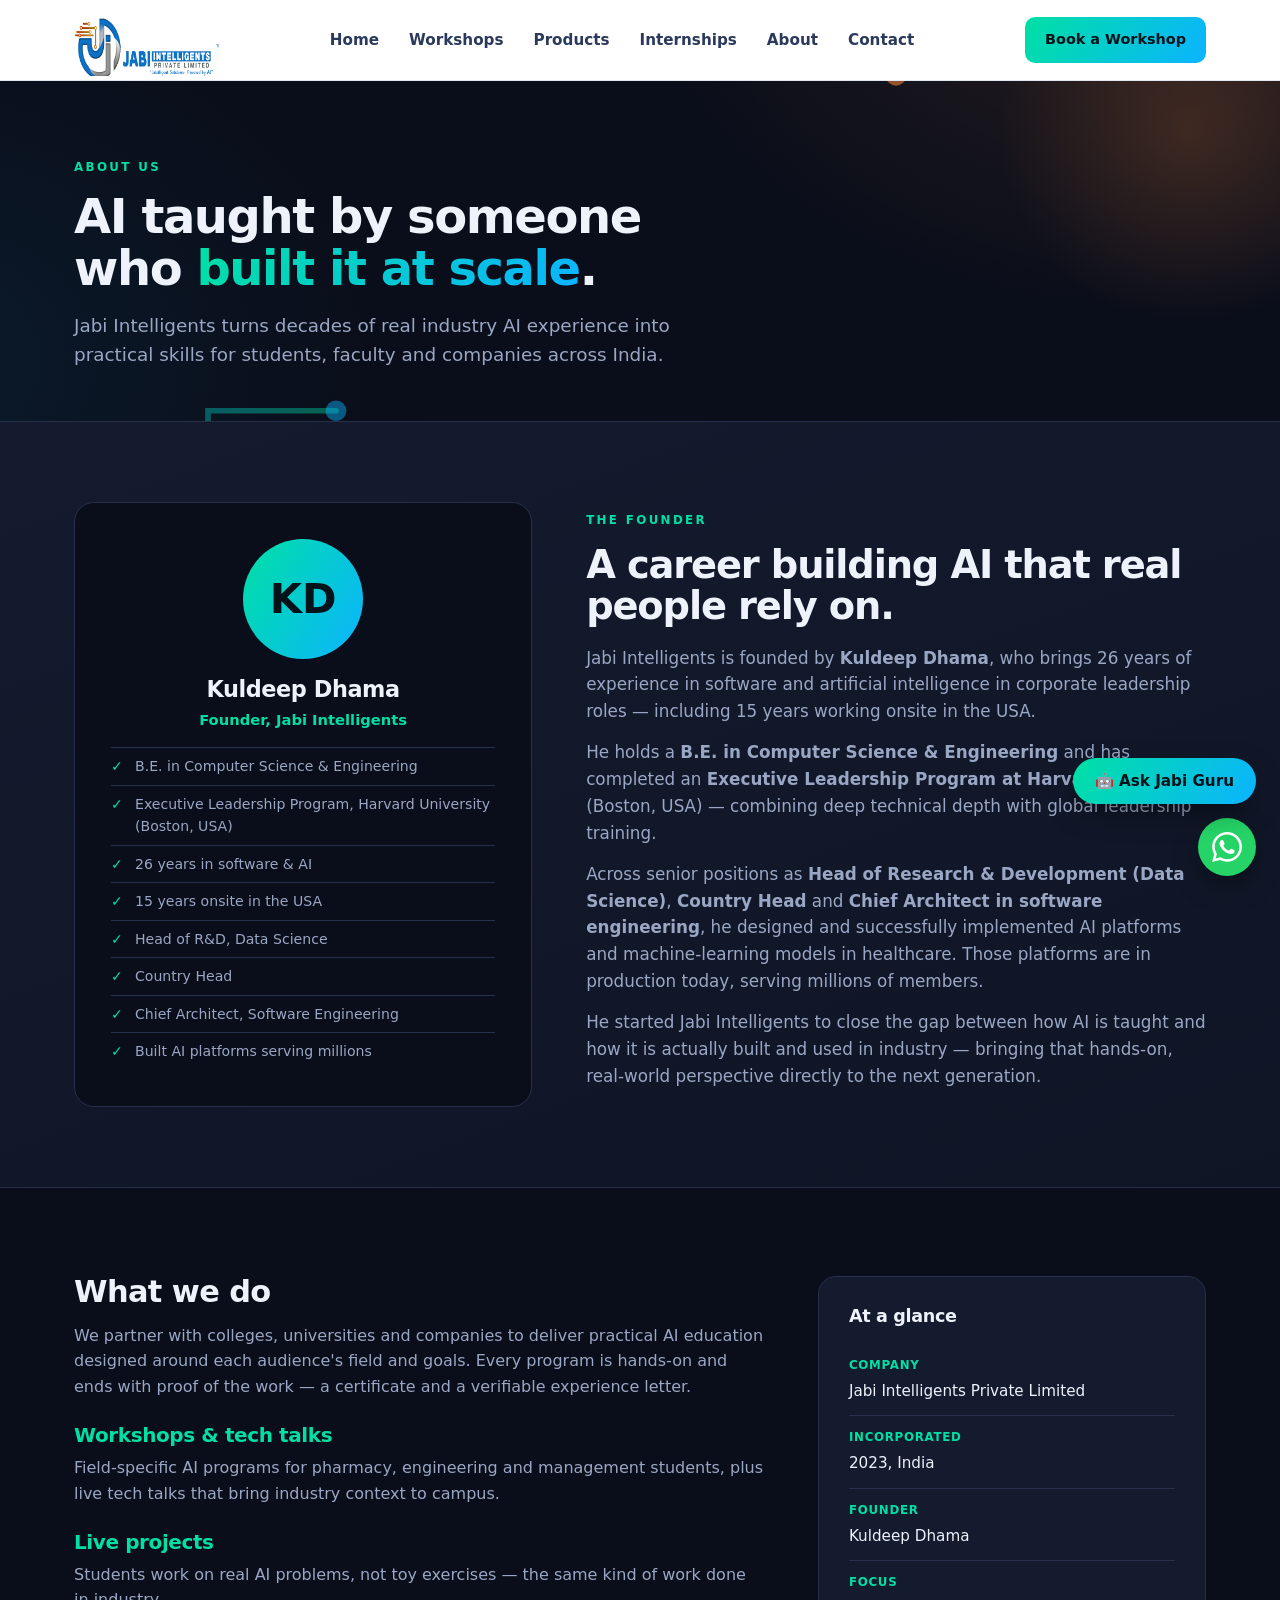
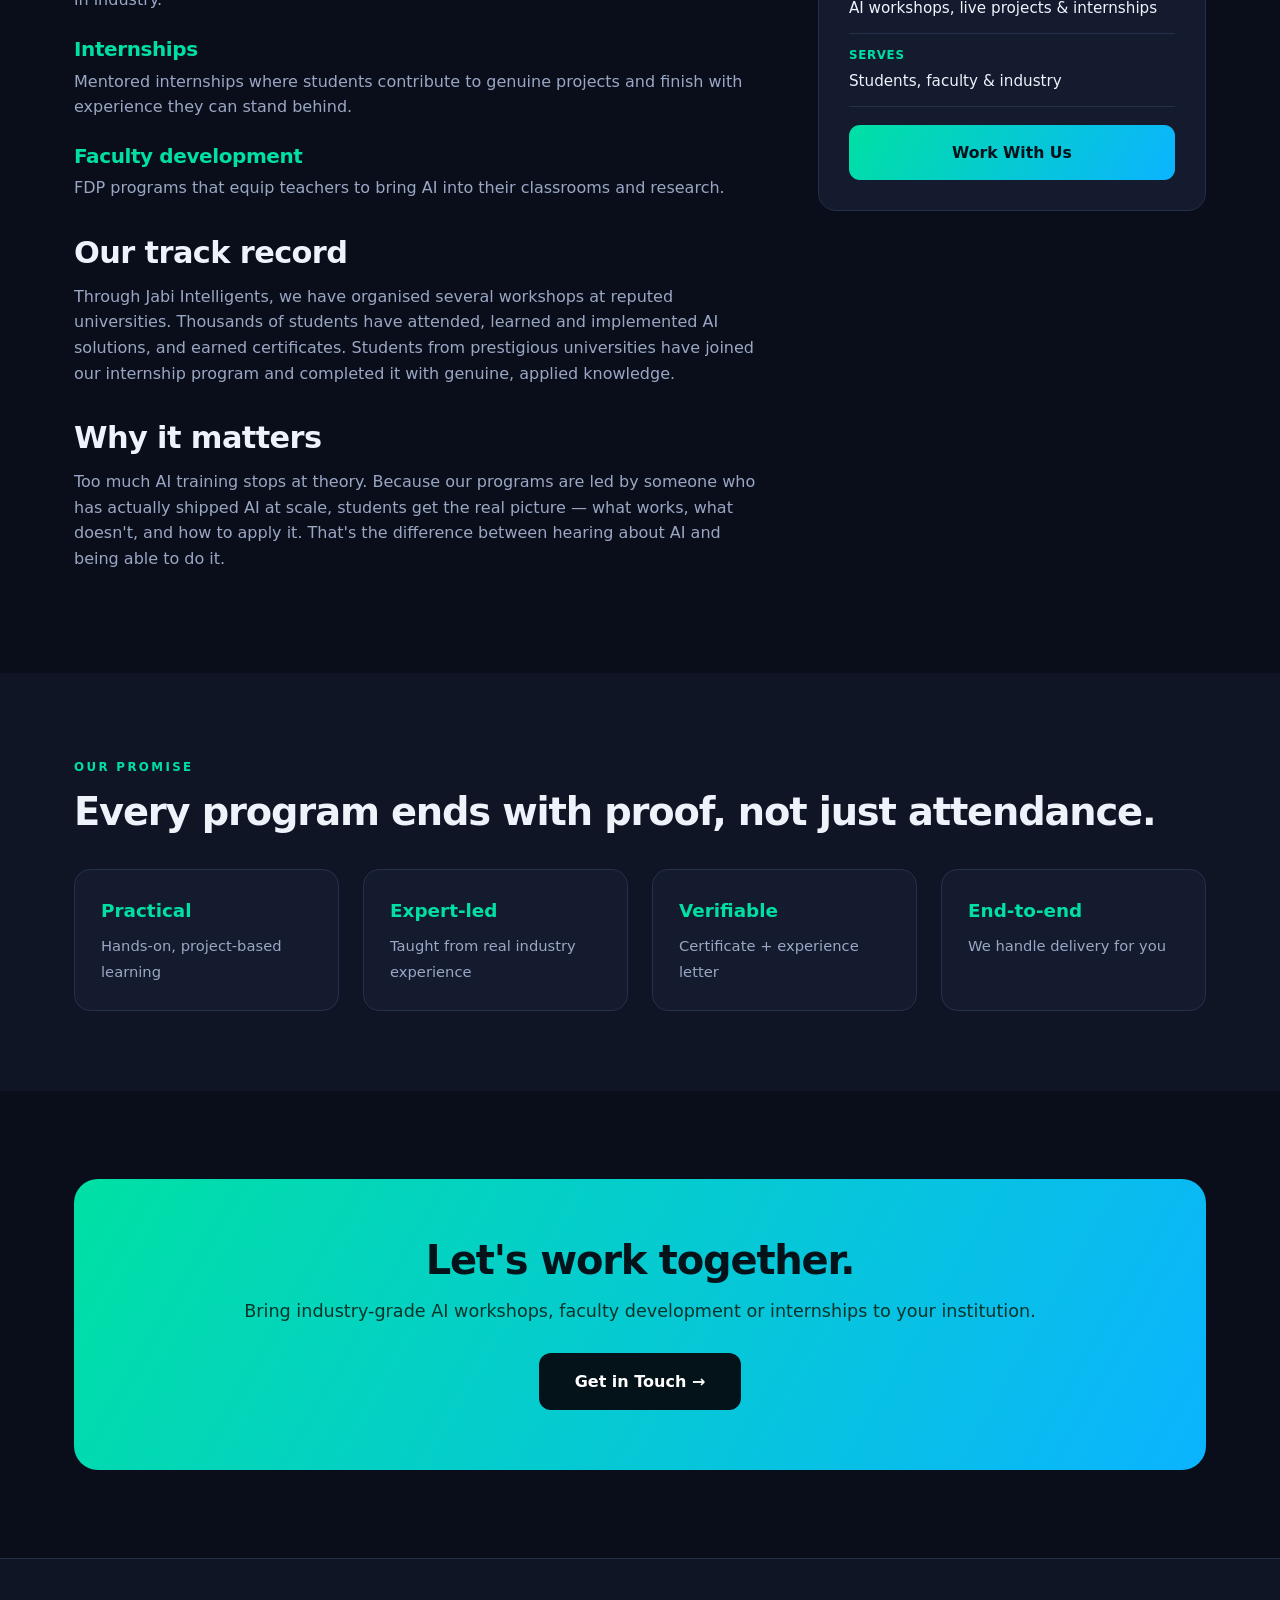
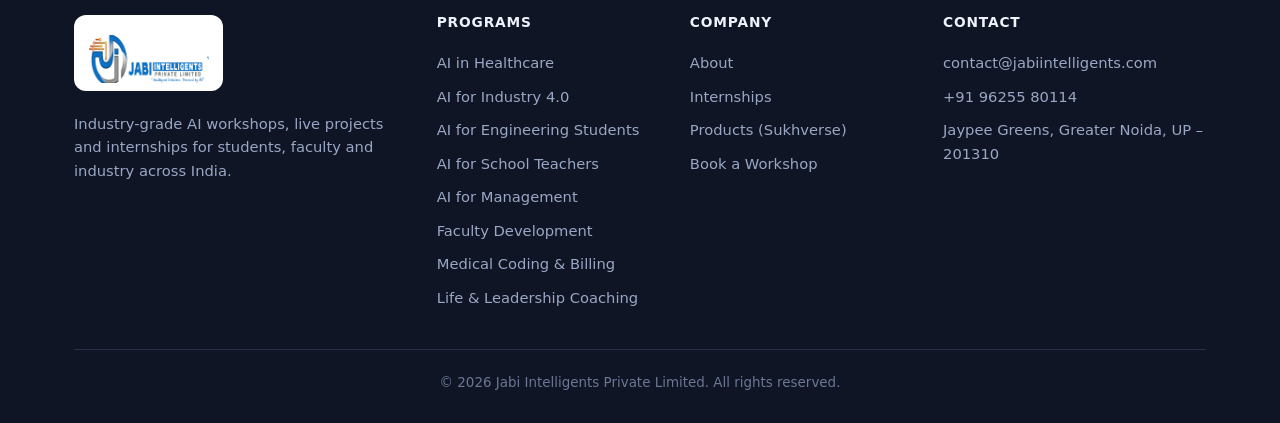
==== commit 909d77f9: "Rename assistant to Jabi Guru" ====
--- a/about.html
+++ b/about.html
@@ -170,6 +170,6 @@
 </footer>
 <a class="wa" href="https://wa.me/919625580114" aria-label="WhatsApp"><svg viewBox="0 0 24 24" width="30" height="30" fill="#fff" aria-hidden="true"><path d="M17.472 14.382c-.297-.149-1.758-.867-2.03-.967-.273-.099-.471-.148-.67.15-.197.297-.767.966-.94 1.164-.173.199-.347.223-.644.075-.297-.15-1.255-.463-2.39-1.475-.883-.788-1.48-1.761-1.653-2.059-.173-.297-.018-.458.13-.606.134-.133.298-.347.446-.52.149-.174.198-.298.298-.497.099-.198.05-.371-.025-.52-.075-.149-.669-1.612-.916-2.207-.242-.579-.487-.5-.669-.51-.173-.008-.371-.01-.57-.01-.198 0-.52.074-.792.372-.272.297-1.04 1.016-1.04 2.479 0 1.462 1.065 2.875 1.213 3.074.149.198 2.096 3.2 5.077 4.487.709.306 1.262.489 1.694.625.712.227 1.36.195 1.871.118.571-.085 1.758-.719 2.006-1.413.248-.694.248-1.289.173-1.413-.074-.124-.272-.198-.57-.347m-5.421 7.403h-.004a9.87 9.87 0 01-5.031-1.378l-.361-.214-3.741.982.998-3.648-.235-.374a9.86 9.86 0 01-1.51-5.26c.001-5.45 4.436-9.884 9.888-9.884 2.64 0 5.122 1.03 6.988 2.898a9.825 9.825 0 012.893 6.994c-.003 5.45-4.437 9.884-9.885 9.884m8.413-18.297A11.815 11.815 0 0012.05 0C5.495 0 .16 5.335.157 11.892c0 2.096.547 4.142 1.588 5.945L.057 24l6.305-1.654a11.882 11.882 0 005.683 1.448h.005c6.554 0 11.89-5.335 11.893-11.893a11.821 11.821 0 00-3.48-8.413Z"/></svg></a>
 
-<script src="chat.js?v=3" defer></script>
+<script src="chat.js?v=5" defer></script>
 </body>
 </html>
